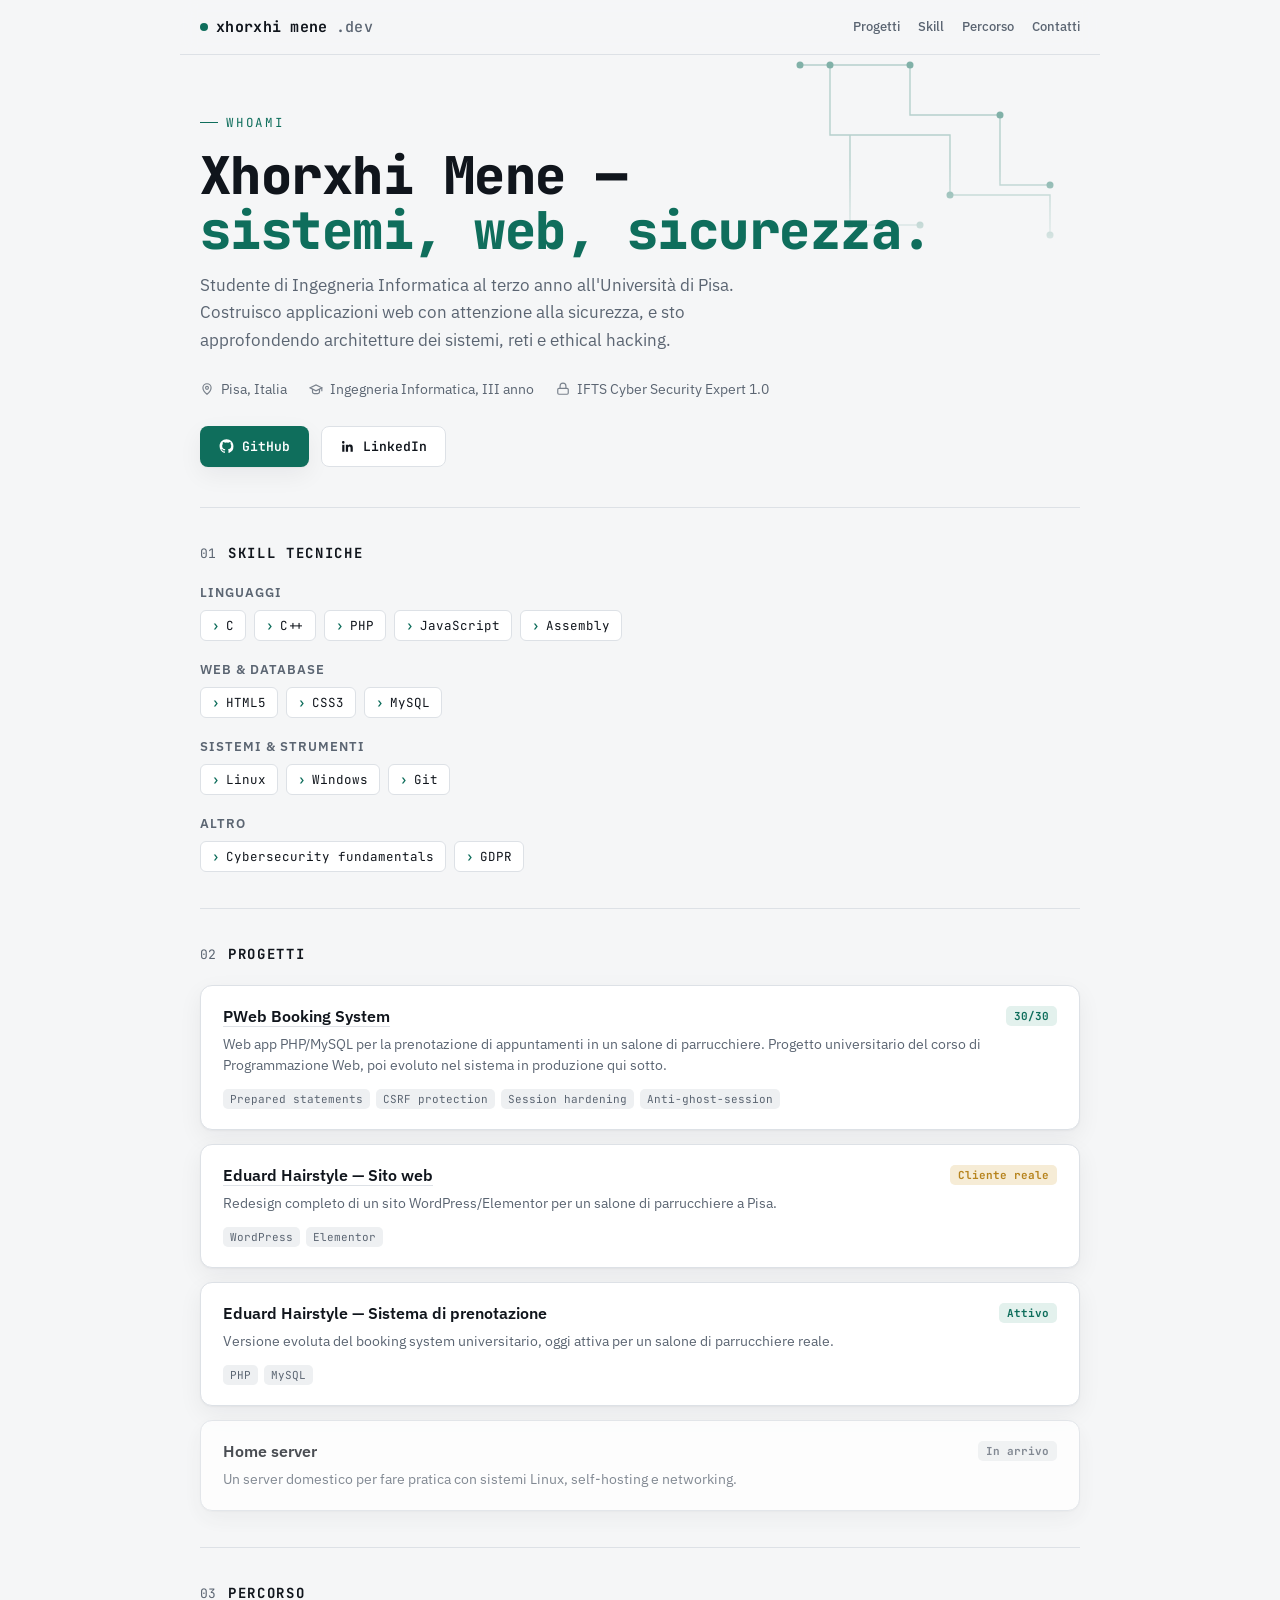
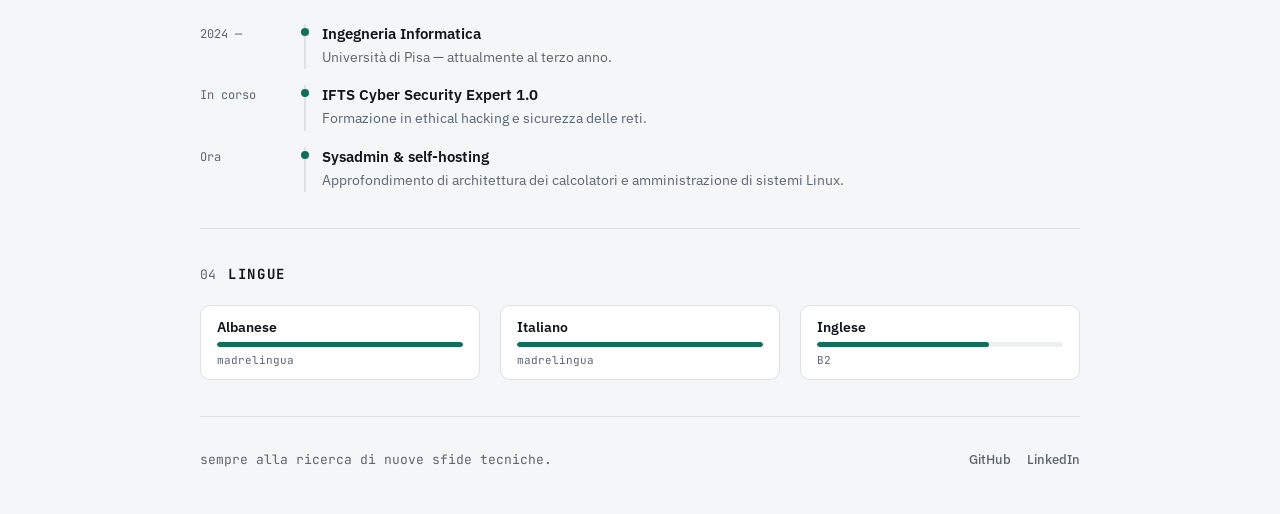
==== index.html @ e2cce4c8 "Update link for Eduard Hairstyle project" ====
<!doctype html>
<html lang="it">
<head>
<meta charset="utf-8">
<meta name="viewport" content="width=device-width, initial-scale=1">
<title>Xhorxhi Mene</title>
<meta name="description" content="Portfolio personale — Ingegneria Informatica, sviluppo web e cybersecurity.">
<link rel="preconnect" href="https://fonts.googleapis.com">
<link rel="preconnect" href="https://fonts.gstatic.com" crossorigin>
<link href="https://fonts.googleapis.com/css2?family=JetBrains+Mono:wght@400;500;700;800&family=IBM+Plex+Sans:wght@400;500;600&display=swap" rel="stylesheet">
<style>
  :root{
    --bg:#f5f6f7;
    --surface:#ffffff;
    --surface-2:#eef0f2;
    --ink:#10151c;
    --muted:#5b6572;
    --line:#dde1e6;
    --accent:#0f6e5c;
    --accent-soft:#e3f1ed;
    --accent-2:#b7841e;
    --accent-2-soft:#f6ecd6;
    --shadow: 0 1px 2px rgba(16,21,28,.04), 0 8px 24px rgba(16,21,28,.06);
    color-scheme: light;
  }
  @media (prefers-color-scheme: dark){
    :root:not([data-theme="light"]){
      --bg:#0b0f14;
      --surface:#121821;
      --surface-2:#182130;
      --ink:#e8ecf1;
      --muted:#8b97a5;
      --line:#26313f;
      --accent:#3ecfae;
      --accent-soft:#122522;
      --accent-2:#e0ac52;
      --accent-2-soft:#241d10;
      --shadow: 0 1px 2px rgba(0,0,0,.3), 0 12px 32px rgba(0,0,0,.35);
      color-scheme: dark;
    }
  }
  :root[data-theme="dark"]{
    --bg:#0b0f14;
    --surface:#121821;
    --surface-2:#182130;
    --ink:#e8ecf1;
    --muted:#8b97a5;
    --line:#26313f;
    --accent:#3ecfae;
    --accent-soft:#122522;
    --accent-2:#e0ac52;
    --accent-2-soft:#241d10;
    --shadow: 0 1px 2px rgba(0,0,0,.3), 0 12px 32px rgba(0,0,0,.35);
    color-scheme: dark;
  }

  *{box-sizing:border-box;}
  html,body{margin:0;}
  body{
    background:var(--bg);
    color:var(--ink);
    font-family:"IBM Plex Sans", ui-sans-serif, system-ui, sans-serif;
    padding-inline:20px;
    -webkit-font-smoothing:antialiased;
  }
  a{color:inherit;}
  .mono{font-family:"JetBrains Mono", ui-monospace, "SF Mono", monospace;}

  .wrap{max-width:880px; margin-inline:auto;}

  /* ---------- header / nav ---------- */
  header.top{
    position:sticky;
    top:0;
    z-index:20;
    background:color-mix(in srgb, var(--bg) 88%, transparent);
    backdrop-filter: blur(8px);
    border-bottom:1px solid var(--line);
    margin-inline:-20px;
    padding-inline:20px;
  }
  .top-inner{
    max-width:880px; margin-inline:auto;
    display:flex; align-items:center; justify-content:space-between;
    padding-block:14px;
    gap:12px;
  }
  .brand{
    font-family:"JetBrains Mono", monospace;
    font-weight:700;
    font-size:15px;
    letter-spacing:.02em;
    display:flex; align-items:center; gap:8px;
  }
  .brand .dot{width:8px;height:8px;border-radius:50%;background:var(--accent); flex:none;}
  nav.links{display:flex; gap:18px; font-size:13px;}
  nav.links a{
    text-decoration:none; color:var(--muted); font-weight:500;
    padding-block:4px; border-bottom:1px solid transparent;
    transition: color .15s ease, border-color .15s ease;
  }
  nav.links a:hover{color:var(--ink); border-color:var(--accent);}

  /* ---------- hero ---------- */
  .hero{
    padding-block: 56px 40px;
    position:relative;
  }
  .eyebrow{
    font-family:"JetBrains Mono", monospace;
    font-size:12.5px;
    color:var(--accent);
    letter-spacing:.14em;
    text-transform:uppercase;
    display:inline-flex; align-items:center; gap:8px;
    margin:0 0 18px;
  }
  .eyebrow::before{
    content:"";
    width:18px; height:1px; background:var(--accent);
  }
  h1{
    font-family:"JetBrains Mono", monospace;
    font-size:clamp(32px, 6vw, 52px);
    font-weight:800;
    line-height:1.05;
    letter-spacing:-0.01em;
    margin:0 0 14px;
    text-wrap:balance;
  }
  h1 .accent{color:var(--accent);}
  .lede{
    font-size:17px;
    line-height:1.6;
    color:var(--muted);
    max-width:56ch;
    margin:0 0 26px;
  }
  .hero-meta{
    display:flex; flex-wrap:wrap; gap:10px 22px;
    font-size:13.5px;
    color:var(--muted);
    margin-bottom:28px;
  }
  .hero-meta li{list-style:none; display:flex; align-items:center; gap:7px;}
  .hero-meta ul{display:flex; flex-wrap:wrap; gap:10px 22px; padding:0; margin:0;}
  .hero-meta svg{flex:none; opacity:.8;}

  .cta-row{display:flex; flex-wrap:wrap; gap:12px;}
  .btn{
    font-family:"JetBrains Mono", monospace;
    font-size:13px; font-weight:600;
    padding:11px 18px;
    border-radius:8px;
    text-decoration:none;
    display:inline-flex; align-items:center; gap:8px;
    border:1px solid transparent;
    transition: transform .12s ease, box-shadow .12s ease, background .12s ease;
  }
  .btn:hover{transform:translateY(-1px);}
  .btn.primary{background:var(--accent); color:#fff; box-shadow:var(--shadow);}
  .btn.primary:hover{box-shadow:0 6px 18px color-mix(in srgb, var(--accent) 45%, transparent);}
  .btn.ghost{background:var(--surface); color:var(--ink); border-color:var(--line);}
  .btn.ghost:hover{border-color:var(--accent); color:var(--accent);}

  /* schematic backdrop */
  .schematic{
    position:absolute; inset:0 -20px auto auto; top:-10px;
    width:min(320px, 40vw); height:220px;
    opacity:.5; pointer-events:none;
    mask-image:linear-gradient(to bottom, black 55%, transparent 100%);
  }

  /* ---------- sections ---------- */
  section{padding-block:36px; border-top:1px solid var(--line);}
  .sec-head{display:flex; align-items:baseline; gap:12px; margin-bottom:22px;}
  .sec-num{font-family:"JetBrains Mono", monospace; color:var(--muted); font-size:13px;}
  h2{
    font-family:"JetBrains Mono", monospace;
    font-size:14px; font-weight:700;
    text-transform:uppercase; letter-spacing:.12em;
    margin:0;
  }

  /* skills */
  .skill-groups{display:grid; gap:20px;}
  .skill-group h3{
    margin:0 0 10px; font-size:12.5px; color:var(--muted);
    font-weight:600; text-transform:uppercase; letter-spacing:.08em;
  }
  .chip-row{display:flex; flex-wrap:wrap; gap:8px;}
  .chip{
    font-family:"JetBrains Mono", monospace;
    font-size:12.5px;
    background:var(--surface);
    border:1px solid var(--line);
    color:var(--ink);
    padding:6px 11px;
    border-radius:6px;
    display:inline-flex; align-items:center; gap:6px;
  }
  .chip::before{content:"›"; color:var(--accent); font-weight:700;}

  /* projects */
  .projects{display:grid; gap:14px;}
  .card{
    background:var(--surface);
    border:1px solid var(--line);
    border-radius:12px;
    padding:20px 22px;
    box-shadow:var(--shadow);
    display:grid; gap:8px;
  }
  .card-top{display:flex; align-items:flex-start; justify-content:space-between; gap:10px; flex-wrap:wrap;}
  .card h3{
    font-size:16px; margin:0; font-weight:600;
  }
  .card h3 a{text-decoration:none; border-bottom:1px solid var(--line);}
  .card h3 a:hover{color:var(--accent); border-color:var(--accent);}
  .badge{
    font-family:"JetBrains Mono", monospace;
    font-size:11px; font-weight:700;
    padding:3px 8px; border-radius:5px;
    white-space:nowrap;
  }
  .badge.grade{background:var(--accent-soft); color:var(--accent);}
  .badge.live{background:var(--accent-2-soft); color:var(--accent-2);}
  .badge.wip{background:var(--surface-2); color:var(--muted);}
  .card p{margin:0; color:var(--muted); font-size:14px; line-height:1.55;}
  .card .stack{display:flex; flex-wrap:wrap; gap:6px; margin-top:4px;}
  .card .stack span{
    font-family:"JetBrains Mono", monospace; font-size:11px;
    color:var(--muted); background:var(--surface-2);
    padding:3px 7px; border-radius:5px;
  }

  /* timeline */
  .timeline{display:grid; gap:16px;}
  .t-row{display:grid; grid-template-columns:88px 1fr; gap:16px;}
  .t-row time{
    font-family:"JetBrains Mono", monospace; font-size:12px; color:var(--muted);
    padding-top:2px;
  }
  .t-row .t-body{
    border-left:2px solid var(--line);
    padding-left:16px; padding-bottom:2px; position:relative;
  }
  .t-row .t-body::before{
    content:""; position:absolute; left:-5px; top:4px;
    width:8px; height:8px; border-radius:50%; background:var(--accent);
  }
  .t-row h3{margin:0 0 4px; font-size:14.5px; font-weight:600;}
  .t-row p{margin:0; font-size:13.5px; color:var(--muted); line-height:1.5;}

  /* languages */
  .lang-row{display:flex; flex-wrap:wrap; gap:20px;}
  .lang{
    background:var(--surface); border:1px solid var(--line); border-radius:10px;
    padding:12px 16px; min-width:150px; flex:1;
  }
  .lang .name{font-weight:600; font-size:14px; margin-bottom:6px;}
  .lang .bar{height:5px; border-radius:3px; background:var(--surface-2); overflow:hidden;}
  .lang .bar span{display:block; height:100%; background:var(--accent); border-radius:3px;}
  .lang .level{font-family:"JetBrains Mono", monospace; font-size:11px; color:var(--muted); margin-top:6px;}

  footer{
    padding-block:34px 46px;
    border-top:1px solid var(--line);
    display:flex; flex-wrap:wrap; gap:14px; justify-content:space-between; align-items:center;
  }
  footer .foot-left{font-size:13px; color:var(--muted);}
  footer .foot-links{display:flex; gap:16px; font-size:13px;}
  footer .foot-links a{text-decoration:none; color:var(--muted); font-weight:500;}
  footer .foot-links a:hover{color:var(--accent);}

  @media (max-width:520px){
    .top-inner{flex-wrap:wrap;}
    nav.links{gap:12px; font-size:12.5px;}
    .t-row{grid-template-columns:1fr;}
    .t-row time{padding-top:0;}
    .schematic{display:none;}
  }

  @media (prefers-reduced-motion:no-preference){
    .reveal{
      animation: rise .6s ease both;
    }
    @keyframes rise{
      from{opacity:0; transform:translateY(10px);}
      to{opacity:1; transform:translateY(0);}
    }
  }
</style>
</head>
<body>
<div class="wrap">
  <header class="top">
    <div class="top-inner">
      <div class="brand"><span class="dot"></span>xhorxhi&nbsp;mene<span class="mono" style="color:var(--muted); font-weight:500;">.dev</span></div>
      <nav class="links">
        <a href="#projects">Progetti</a>
        <a href="#skills">Skill</a>
        <a href="#percorso">Percorso</a>
        <a href="#contatti">Contatti</a>
      </nav>
    </div>
  </header>

  <main class="wrap" style="padding:0;">
    <section class="hero" style="border-top:none; padding-top:52px;">
      <svg class="schematic" viewBox="0 0 300 220" fill="none" xmlns="http://www.w3.org/2000/svg" aria-hidden="true">
        <g stroke="var(--accent)" stroke-width="1.4" opacity="0.55">
          <path d="M10 20 H120 V70 H210"/>
          <path d="M40 20 V90 H160 V150"/>
          <path d="M210 70 V140 H260"/>
          <path d="M160 150 H260 V190"/>
          <path d="M60 90 V180 H130"/>
        </g>
        <g fill="var(--accent)">
          <circle cx="10" cy="20" r="3.5"/>
          <circle cx="120" cy="20" r="3.5"/>
          <circle cx="210" cy="70" r="3.5"/>
          <circle cx="40" cy="20" r="3.5"/>
          <circle cx="160" cy="150" r="3.5"/>
          <circle cx="260" cy="140" r="3.5"/>
          <circle cx="260" cy="190" r="3.5"/>
          <circle cx="60" cy="180" r="3.5"/>
          <circle cx="130" cy="180" r="3.5"/>
        </g>
      </svg>

      <p class="eyebrow reveal">whoami</p>
      <h1 class="reveal" style="animation-delay:.05s;">Xhorxhi Mene —<br><span class="accent">sistemi, web, sicurezza.</span></h1>
      <p class="lede reveal" style="animation-delay:.1s;">
        Studente di Ingegneria Informatica al terzo anno all'Università di Pisa. Costruisco applicazioni web
        con attenzione alla sicurezza, e sto approfondendo architetture dei sistemi, reti e ethical hacking.
      </p>

      <div class="hero-meta reveal" style="animation-delay:.15s;">
        <ul>
          <li><svg width="14" height="14" viewBox="0 0 24 24" fill="none" stroke="currentColor" stroke-width="2"><path d="M12 21s-7-5.5-7-11a7 7 0 0 1 14 0c0 5.5-7 11-7 11z"/><circle cx="12" cy="10" r="2.5"/></svg> Pisa, Italia</li>
          <li><svg width="14" height="14" viewBox="0 0 24 24" fill="none" stroke="currentColor" stroke-width="2"><path d="M22 10v6M2 10l10-5 10 5-10 5-10-5z"/><path d="M6 12v5c0 1.5 3 3 6 3s6-1.5 6-3v-5"/></svg> Ingegneria Informatica, III anno</li>
          <li><svg width="14" height="14" viewBox="0 0 24 24" fill="none" stroke="currentColor" stroke-width="2"><rect x="3" y="11" width="18" height="10" rx="2"/><path d="M7 11V7a5 5 0 0 1 10 0v4"/></svg> IFTS Cyber Security Expert 1.0</li>
        </ul>
      </div>

      <div class="cta-row reveal" style="animation-delay:.2s;">
        <a class="btn primary" href="https://github.com/xhorxhi-mene" target="_blank" rel="noopener noreferrer">
          <svg width="15" height="15" viewBox="0 0 24 24" fill="currentColor"><path d="M12 .5C5.73.5.9 5.33.9 11.6c0 5 3.24 9.24 7.74 10.74.57.1.78-.25.78-.55v-2c-3.15.68-3.81-1.5-3.81-1.5-.52-1.3-1.26-1.66-1.26-1.66-1.03-.7.08-.69.08-.69 1.14.08 1.74 1.17 1.74 1.17 1.01 1.74 2.65 1.24 3.3.95.1-.73.4-1.24.72-1.53-2.52-.29-5.16-1.26-5.16-5.6 0-1.24.44-2.25 1.17-3.04-.12-.3-.51-1.5.11-3.12 0 0 .96-.31 3.13 1.16a10.8 10.8 0 0 1 5.7 0c2.17-1.47 3.13-1.16 3.13-1.16.62 1.62.23 2.82.11 3.12.73.79 1.17 1.8 1.17 3.04 0 4.35-2.65 5.3-5.18 5.58.41.35.77 1.05.77 2.11v3.13c0 .3.21.66.79.55A11.1 11.1 0 0 0 23.1 11.6C23.1 5.33 18.27.5 12 .5z"/></svg>
          GitHub
        </a>
        <a class="btn ghost" href="https://www.linkedin.com/in/xhorxhi-mene/" target="_blank" rel="noopener noreferrer">
          <svg width="15" height="15" viewBox="0 0 24 24" fill="currentColor"><path d="M20.45 20.45h-3.56v-5.57c0-1.33-.03-3.04-1.85-3.04-1.86 0-2.14 1.45-2.14 2.94v5.67H9.34V9h3.42v1.56h.05c.48-.9 1.64-1.85 3.38-1.85 3.6 0 4.27 2.37 4.27 5.45v6.29zM5.34 7.43a2.07 2.07 0 1 1 0-4.13 2.07 2.07 0 0 1 0 4.13zM7.11 20.45H3.56V9h3.55v11.45z"/></svg>
          LinkedIn
        </a>
      </div>
    </section>

    <section id="skills">
      <div class="sec-head"><span class="sec-num">01</span><h2>Skill tecniche</h2></div>
      <div class="skill-groups">
        <div class="skill-group">
          <h3>Linguaggi</h3>
          <div class="chip-row">
            <span class="chip">C</span><span class="chip">C++</span><span class="chip">PHP</span>
            <span class="chip">JavaScript</span><span class="chip">Assembly</span>
          </div>
        </div>
        <div class="skill-group">
          <h3>Web &amp; database</h3>
          <div class="chip-row">
            <span class="chip">HTML5</span><span class="chip">CSS3</span><span class="chip">MySQL</span>
          </div>
        </div>
        <div class="skill-group">
          <h3>Sistemi &amp; strumenti</h3>
          <div class="chip-row">
            <span class="chip">Linux</span><span class="chip">Windows</span><span class="chip">Git</span>
          </div>
        </div>
        <div class="skill-group">
          <h3>Altro</h3>
          <div class="chip-row">
            <span class="chip">Cybersecurity fundamentals</span><span class="chip">GDPR</span>
          </div>
        </div>
      </div>
    </section>

    <section id="projects">
      <div class="sec-head"><span class="sec-num">02</span><h2>Progetti</h2></div>
      <div class="projects">

        <article class="card">
          <div class="card-top">
            <h3><a href="https://github.com/xhorxhi-mene/pweb-booking-system" target="_blank" rel="noopener noreferrer">PWeb Booking System</a></h3>
            <span class="badge grade">30/30</span>
          </div>
          <p>Web app PHP/MySQL per la prenotazione di appuntamenti in un salone di parrucchiere. Progetto universitario del corso di Programmazione Web, poi evoluto nel sistema in produzione qui sotto.</p>
          <div class="stack">
            <span>Prepared statements</span><span>CSRF protection</span>
            <span>Session hardening</span><span>Anti-ghost-session</span>
          </div>
        </article>

        <article class="card">
          <div class="card-top">
            <h3><a ref="https://eduardhairstyle.it/" target="_blank" rel="noopener noreferrer">Eduard Hairstyle — Sito web</a></h3>
            <span class="badge live">Cliente reale</span>
          </div>
          <p>Redesign completo di un sito WordPress/Elementor per un salone di parrucchiere a Pisa.</p>
          <div class="stack"><span>WordPress</span><span>Elementor</span></div>
        </article>

        <article class="card">
          <div class="card-top">
            <h3>Eduard Hairstyle — Sistema di prenotazione</h3>
            
            <span class="badge grade">Attivo</span>
            <!--- <span class="badge live">In produzione</span> -->
          </div>
          <p>Versione evoluta del booking system universitario, oggi attiva per un salone di parrucchiere reale.</p>
          <div class="stack"><span>PHP</span><span>MySQL</span></div>
        </article>

        <article class="card" style="opacity:.75;">
          <div class="card-top">
            <h3>Home server</h3>
            <span class="badge wip">In arrivo</span>
          </div>
          <p>Un server domestico per fare pratica con sistemi Linux, self-hosting e networking.</p>
        </article>

      </div>
    </section>

    <section id="percorso">
      <div class="sec-head"><span class="sec-num">03</span><h2>Percorso</h2></div>
      <div class="timeline">
        <div class="t-row">
          <time>2024 —</time>
          <div class="t-body">
            <h3>Ingegneria Informatica</h3>
            <p>Università di Pisa — attualmente al terzo anno.</p>
          </div>
        </div>
        <div class="t-row">
          <time>In corso</time>
          <div class="t-body">
            <h3>IFTS Cyber Security Expert 1.0</h3>
            <p>Formazione in ethical hacking e sicurezza delle reti.</p>
          </div>
        </div>
        <div class="t-row">
          <time>Ora</time>
          <div class="t-body">
            <h3>Sysadmin &amp; self-hosting</h3>
            <p>Approfondimento di architettura dei calcolatori e amministrazione di sistemi Linux.</p>
          </div>
        </div>
      </div>
    </section>

    <section>
      <div class="sec-head"><span class="sec-num">04</span><h2>Lingue</h2></div>
      <div class="lang-row">
        <div class="lang">
          <div class="name">Albanese</div>
          <div class="bar"><span style="width:100%;"></span></div>
          <div class="level">madrelingua</div>
        </div>
        <div class="lang">
          <div class="name">Italiano</div>
          <div class="bar"><span style="width:100%;"></span></div>
          <div class="level">madrelingua</div>
        </div>
        <div class="lang">
          <div class="name">Inglese</div>
          <div class="bar"><span style="width:70%;"></span></div>
          <div class="level">B2</div>
        </div>
      </div>
    </section>

    <footer id="contatti">
      <div class="foot-left mono">sempre alla ricerca di nuove sfide tecniche.</div>
      <div class="foot-links">
        <a href="https://github.com/xhorxhi-mene" target="_blank" rel="noopener noreferrer">GitHub</a>
        <a href="https://www.linkedin.com/in/xhorxhi-mene/" target="_blank" rel="noopener noreferrer">LinkedIn</a>
      </div>
    </footer>
  </main>
</div>
</body>
</html>
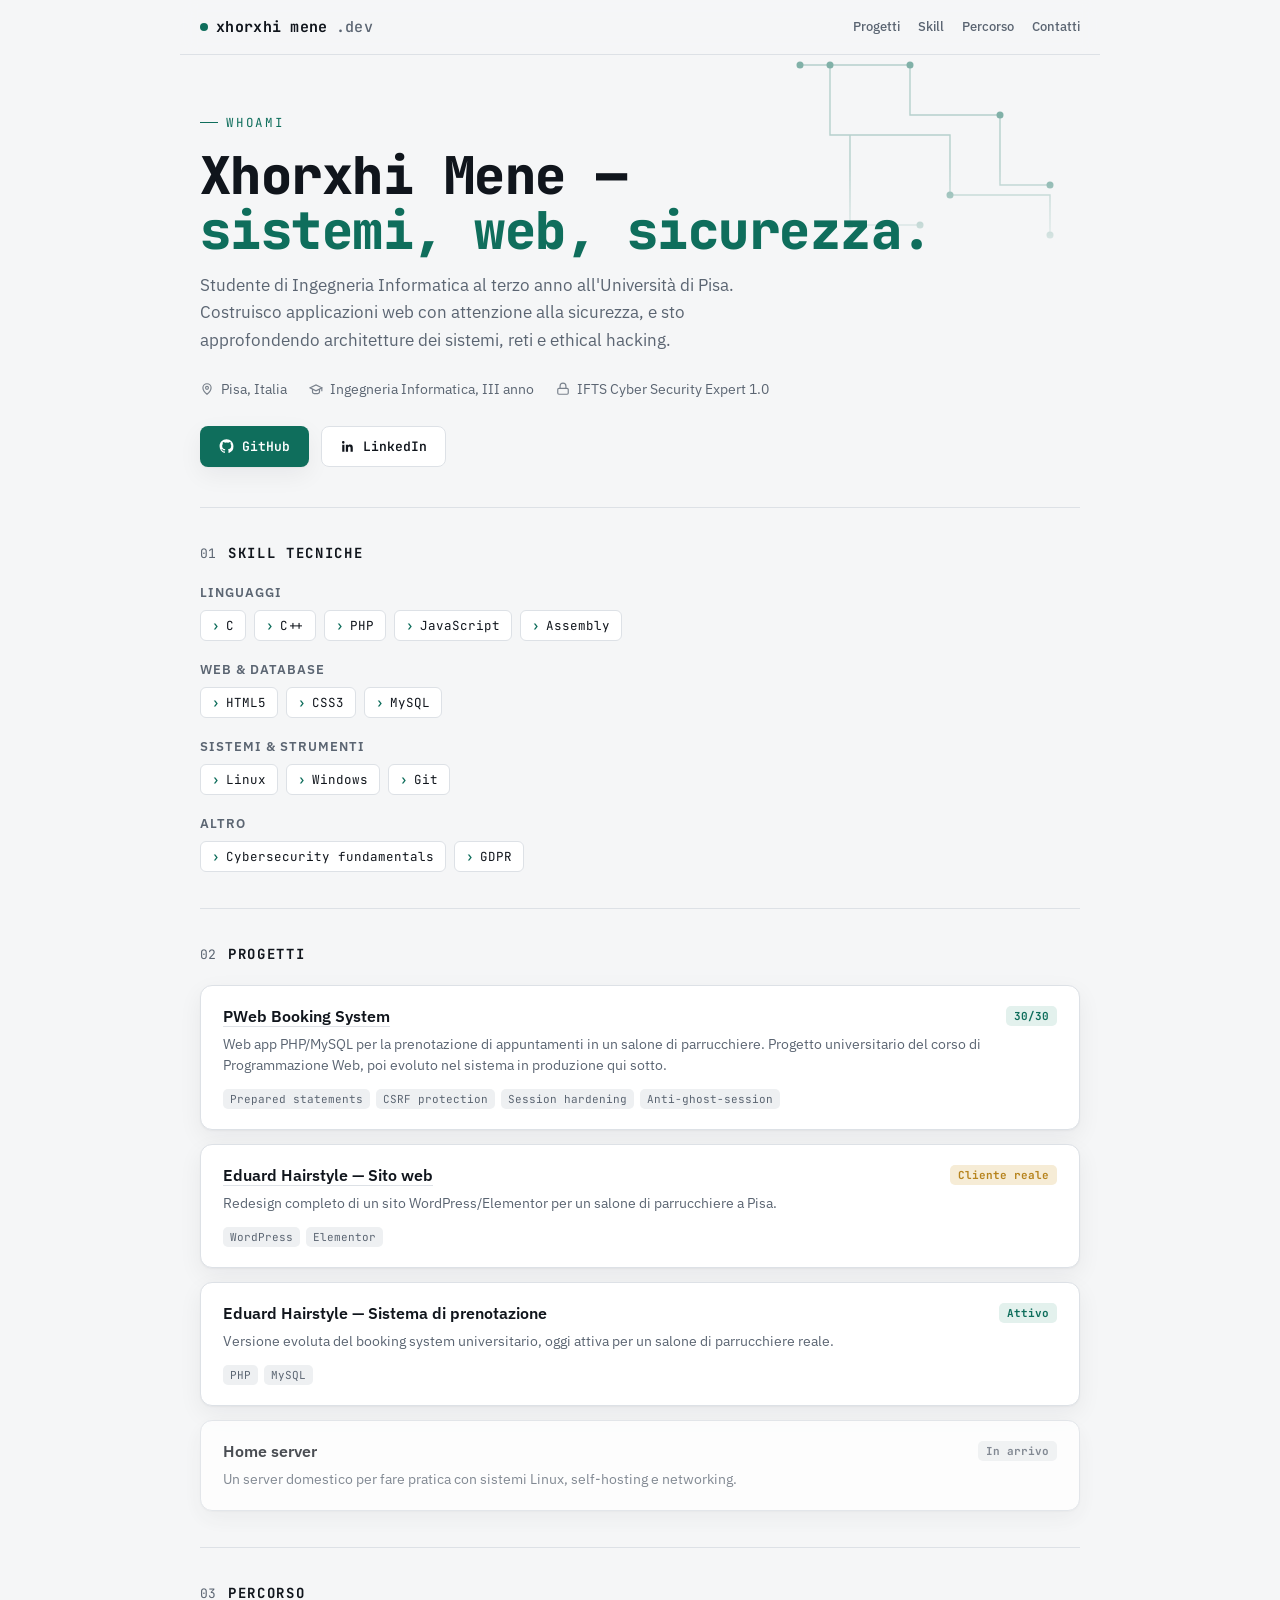
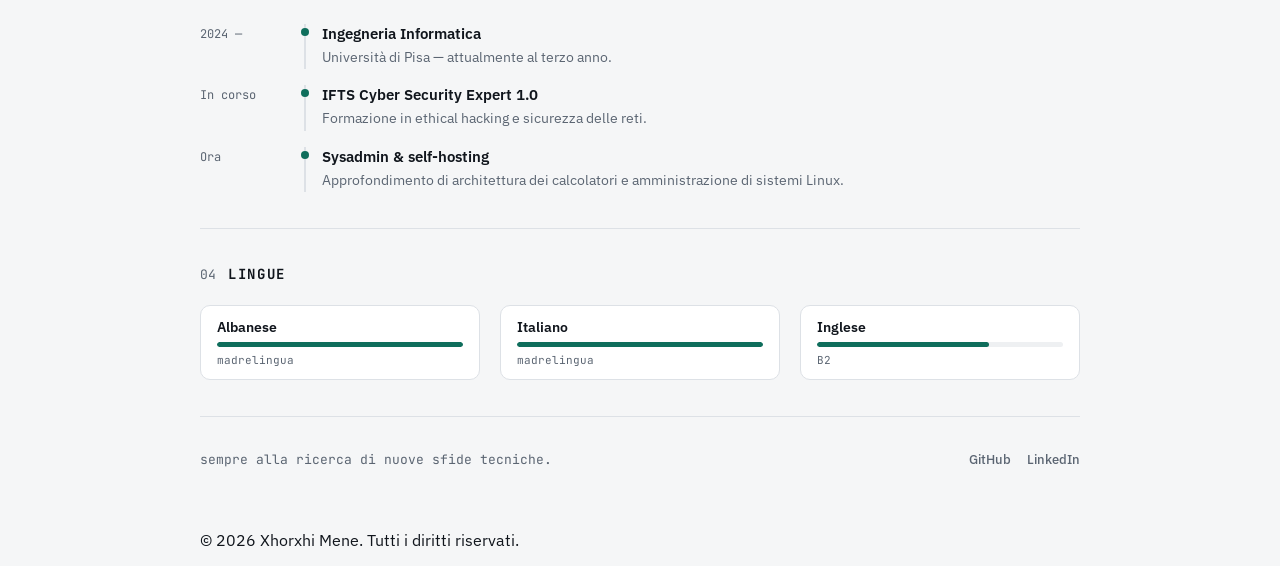
==== commit 66b2ec66: "Ulteriori modifiche/aggiunte" ====
--- a/index.html
+++ b/index.html
@@ -5,292 +5,11 @@
 <meta name="viewport" content="width=device-width, initial-scale=1">
 <title>Xhorxhi Mene</title>
 <meta name="description" content="Portfolio personale — Ingegneria Informatica, sviluppo web e cybersecurity.">
+<link rel="stylesheet" href="style.css">
 <link rel="preconnect" href="https://fonts.googleapis.com">
 <link rel="preconnect" href="https://fonts.gstatic.com" crossorigin>
 <link href="https://fonts.googleapis.com/css2?family=JetBrains+Mono:wght@400;500;700;800&family=IBM+Plex+Sans:wght@400;500;600&display=swap" rel="stylesheet">
-<style>
-  :root{
-    --bg:#f5f6f7;
-    --surface:#ffffff;
-    --surface-2:#eef0f2;
-    --ink:#10151c;
-    --muted:#5b6572;
-    --line:#dde1e6;
-    --accent:#0f6e5c;
-    --accent-soft:#e3f1ed;
-    --accent-2:#b7841e;
-    --accent-2-soft:#f6ecd6;
-    --shadow: 0 1px 2px rgba(16,21,28,.04), 0 8px 24px rgba(16,21,28,.06);
-    color-scheme: light;
-  }
-  @media (prefers-color-scheme: dark){
-    :root:not([data-theme="light"]){
-      --bg:#0b0f14;
-      --surface:#121821;
-      --surface-2:#182130;
-      --ink:#e8ecf1;
-      --muted:#8b97a5;
-      --line:#26313f;
-      --accent:#3ecfae;
-      --accent-soft:#122522;
-      --accent-2:#e0ac52;
-      --accent-2-soft:#241d10;
-      --shadow: 0 1px 2px rgba(0,0,0,.3), 0 12px 32px rgba(0,0,0,.35);
-      color-scheme: dark;
-    }
-  }
-  :root[data-theme="dark"]{
-    --bg:#0b0f14;
-    --surface:#121821;
-    --surface-2:#182130;
-    --ink:#e8ecf1;
-    --muted:#8b97a5;
-    --line:#26313f;
-    --accent:#3ecfae;
-    --accent-soft:#122522;
-    --accent-2:#e0ac52;
-    --accent-2-soft:#241d10;
-    --shadow: 0 1px 2px rgba(0,0,0,.3), 0 12px 32px rgba(0,0,0,.35);
-    color-scheme: dark;
-  }
-
-  *{box-sizing:border-box;}
-  html,body{margin:0;}
-  body{
-    background:var(--bg);
-    color:var(--ink);
-    font-family:"IBM Plex Sans", ui-sans-serif, system-ui, sans-serif;
-    padding-inline:20px;
-    -webkit-font-smoothing:antialiased;
-  }
-  a{color:inherit;}
-  .mono{font-family:"JetBrains Mono", ui-monospace, "SF Mono", monospace;}
-
-  .wrap{max-width:880px; margin-inline:auto;}
-
-  /* ---------- header / nav ---------- */
-  header.top{
-    position:sticky;
-    top:0;
-    z-index:20;
-    background:color-mix(in srgb, var(--bg) 88%, transparent);
-    backdrop-filter: blur(8px);
-    border-bottom:1px solid var(--line);
-    margin-inline:-20px;
-    padding-inline:20px;
-  }
-  .top-inner{
-    max-width:880px; margin-inline:auto;
-    display:flex; align-items:center; justify-content:space-between;
-    padding-block:14px;
-    gap:12px;
-  }
-  .brand{
-    font-family:"JetBrains Mono", monospace;
-    font-weight:700;
-    font-size:15px;
-    letter-spacing:.02em;
-    display:flex; align-items:center; gap:8px;
-  }
-  .brand .dot{width:8px;height:8px;border-radius:50%;background:var(--accent); flex:none;}
-  nav.links{display:flex; gap:18px; font-size:13px;}
-  nav.links a{
-    text-decoration:none; color:var(--muted); font-weight:500;
-    padding-block:4px; border-bottom:1px solid transparent;
-    transition: color .15s ease, border-color .15s ease;
-  }
-  nav.links a:hover{color:var(--ink); border-color:var(--accent);}
-
-  /* ---------- hero ---------- */
-  .hero{
-    padding-block: 56px 40px;
-    position:relative;
-  }
-  .eyebrow{
-    font-family:"JetBrains Mono", monospace;
-    font-size:12.5px;
-    color:var(--accent);
-    letter-spacing:.14em;
-    text-transform:uppercase;
-    display:inline-flex; align-items:center; gap:8px;
-    margin:0 0 18px;
-  }
-  .eyebrow::before{
-    content:"";
-    width:18px; height:1px; background:var(--accent);
-  }
-  h1{
-    font-family:"JetBrains Mono", monospace;
-    font-size:clamp(32px, 6vw, 52px);
-    font-weight:800;
-    line-height:1.05;
-    letter-spacing:-0.01em;
-    margin:0 0 14px;
-    text-wrap:balance;
-  }
-  h1 .accent{color:var(--accent);}
-  .lede{
-    font-size:17px;
-    line-height:1.6;
-    color:var(--muted);
-    max-width:56ch;
-    margin:0 0 26px;
-  }
-  .hero-meta{
-    display:flex; flex-wrap:wrap; gap:10px 22px;
-    font-size:13.5px;
-    color:var(--muted);
-    margin-bottom:28px;
-  }
-  .hero-meta li{list-style:none; display:flex; align-items:center; gap:7px;}
-  .hero-meta ul{display:flex; flex-wrap:wrap; gap:10px 22px; padding:0; margin:0;}
-  .hero-meta svg{flex:none; opacity:.8;}
-
-  .cta-row{display:flex; flex-wrap:wrap; gap:12px;}
-  .btn{
-    font-family:"JetBrains Mono", monospace;
-    font-size:13px; font-weight:600;
-    padding:11px 18px;
-    border-radius:8px;
-    text-decoration:none;
-    display:inline-flex; align-items:center; gap:8px;
-    border:1px solid transparent;
-    transition: transform .12s ease, box-shadow .12s ease, background .12s ease;
-  }
-  .btn:hover{transform:translateY(-1px);}
-  .btn.primary{background:var(--accent); color:#fff; box-shadow:var(--shadow);}
-  .btn.primary:hover{box-shadow:0 6px 18px color-mix(in srgb, var(--accent) 45%, transparent);}
-  .btn.ghost{background:var(--surface); color:var(--ink); border-color:var(--line);}
-  .btn.ghost:hover{border-color:var(--accent); color:var(--accent);}
-
-  /* schematic backdrop */
-  .schematic{
-    position:absolute; inset:0 -20px auto auto; top:-10px;
-    width:min(320px, 40vw); height:220px;
-    opacity:.5; pointer-events:none;
-    mask-image:linear-gradient(to bottom, black 55%, transparent 100%);
-  }
-
-  /* ---------- sections ---------- */
-  section{padding-block:36px; border-top:1px solid var(--line);}
-  .sec-head{display:flex; align-items:baseline; gap:12px; margin-bottom:22px;}
-  .sec-num{font-family:"JetBrains Mono", monospace; color:var(--muted); font-size:13px;}
-  h2{
-    font-family:"JetBrains Mono", monospace;
-    font-size:14px; font-weight:700;
-    text-transform:uppercase; letter-spacing:.12em;
-    margin:0;
-  }
-
-  /* skills */
-  .skill-groups{display:grid; gap:20px;}
-  .skill-group h3{
-    margin:0 0 10px; font-size:12.5px; color:var(--muted);
-    font-weight:600; text-transform:uppercase; letter-spacing:.08em;
-  }
-  .chip-row{display:flex; flex-wrap:wrap; gap:8px;}
-  .chip{
-    font-family:"JetBrains Mono", monospace;
-    font-size:12.5px;
-    background:var(--surface);
-    border:1px solid var(--line);
-    color:var(--ink);
-    padding:6px 11px;
-    border-radius:6px;
-    display:inline-flex; align-items:center; gap:6px;
-  }
-  .chip::before{content:"›"; color:var(--accent); font-weight:700;}
-
-  /* projects */
-  .projects{display:grid; gap:14px;}
-  .card{
-    background:var(--surface);
-    border:1px solid var(--line);
-    border-radius:12px;
-    padding:20px 22px;
-    box-shadow:var(--shadow);
-    display:grid; gap:8px;
-  }
-  .card-top{display:flex; align-items:flex-start; justify-content:space-between; gap:10px; flex-wrap:wrap;}
-  .card h3{
-    font-size:16px; margin:0; font-weight:600;
-  }
-  .card h3 a{text-decoration:none; border-bottom:1px solid var(--line);}
-  .card h3 a:hover{color:var(--accent); border-color:var(--accent);}
-  .badge{
-    font-family:"JetBrains Mono", monospace;
-    font-size:11px; font-weight:700;
-    padding:3px 8px; border-radius:5px;
-    white-space:nowrap;
-  }
-  .badge.grade{background:var(--accent-soft); color:var(--accent);}
-  .badge.live{background:var(--accent-2-soft); color:var(--accent-2);}
-  .badge.wip{background:var(--surface-2); color:var(--muted);}
-  .card p{margin:0; color:var(--muted); font-size:14px; line-height:1.55;}
-  .card .stack{display:flex; flex-wrap:wrap; gap:6px; margin-top:4px;}
-  .card .stack span{
-    font-family:"JetBrains Mono", monospace; font-size:11px;
-    color:var(--muted); background:var(--surface-2);
-    padding:3px 7px; border-radius:5px;
-  }
-
-  /* timeline */
-  .timeline{display:grid; gap:16px;}
-  .t-row{display:grid; grid-template-columns:88px 1fr; gap:16px;}
-  .t-row time{
-    font-family:"JetBrains Mono", monospace; font-size:12px; color:var(--muted);
-    padding-top:2px;
-  }
-  .t-row .t-body{
-    border-left:2px solid var(--line);
-    padding-left:16px; padding-bottom:2px; position:relative;
-  }
-  .t-row .t-body::before{
-    content:""; position:absolute; left:-5px; top:4px;
-    width:8px; height:8px; border-radius:50%; background:var(--accent);
-  }
-  .t-row h3{margin:0 0 4px; font-size:14.5px; font-weight:600;}
-  .t-row p{margin:0; font-size:13.5px; color:var(--muted); line-height:1.5;}
-
-  /* languages */
-  .lang-row{display:flex; flex-wrap:wrap; gap:20px;}
-  .lang{
-    background:var(--surface); border:1px solid var(--line); border-radius:10px;
-    padding:12px 16px; min-width:150px; flex:1;
-  }
-  .lang .name{font-weight:600; font-size:14px; margin-bottom:6px;}
-  .lang .bar{height:5px; border-radius:3px; background:var(--surface-2); overflow:hidden;}
-  .lang .bar span{display:block; height:100%; background:var(--accent); border-radius:3px;}
-  .lang .level{font-family:"JetBrains Mono", monospace; font-size:11px; color:var(--muted); margin-top:6px;}
-
-  footer{
-    padding-block:34px 46px;
-    border-top:1px solid var(--line);
-    display:flex; flex-wrap:wrap; gap:14px; justify-content:space-between; align-items:center;
-  }
-  footer .foot-left{font-size:13px; color:var(--muted);}
-  footer .foot-links{display:flex; gap:16px; font-size:13px;}
-  footer .foot-links a{text-decoration:none; color:var(--muted); font-weight:500;}
-  footer .foot-links a:hover{color:var(--accent);}
-
-  @media (max-width:520px){
-    .top-inner{flex-wrap:wrap;}
-    nav.links{gap:12px; font-size:12.5px;}
-    .t-row{grid-template-columns:1fr;}
-    .t-row time{padding-top:0;}
-    .schematic{display:none;}
-  }
-
-  @media (prefers-reduced-motion:no-preference){
-    .reveal{
-      animation: rise .6s ease both;
-    }
-    @keyframes rise{
-      from{opacity:0; transform:translateY(10px);}
-      to{opacity:1; transform:translateY(0);}
-    }
-  }
-</style>
+
 </head>
 <body>
 <div class="wrap">
@@ -393,7 +112,7 @@
 
         <article class="card">
           <div class="card-top">
-            <h3><a href="https://github.com/xhorxhi-mene/pweb-booking-system" target="_blank" rel="noopener noreferrer">PWeb Booking System</a></h3>
+            <h3><a href="pweb-booking-system.html" target="_blank" rel="noopener noreferrer">PWeb Booking System</a></h3>
             <span class="badge grade">30/30</span>
           </div>
           <p>Web app PHP/MySQL per la prenotazione di appuntamenti in un salone di parrucchiere. Progetto universitario del corso di Programmazione Web, poi evoluto nel sistema in produzione qui sotto.</p>
@@ -405,7 +124,7 @@
 
         <article class="card">
           <div class="card-top">
-            <h3><a ref="https://eduardhairstyle.it/" target="_blank" rel="noopener noreferrer">Eduard Hairstyle — Sito web</a></h3>
+            <h3><a href="https://eduardhairstyle.it/" target="_blank" rel="noopener noreferrer">Eduard Hairstyle — Sito web</a></h3>
             <span class="badge live">Cliente reale</span>
           </div>
           <p>Redesign completo di un sito WordPress/Elementor per un salone di parrucchiere a Pisa.</p>
@@ -489,6 +208,7 @@
         <a href="https://www.linkedin.com/in/xhorxhi-mene/" target="_blank" rel="noopener noreferrer">LinkedIn</a>
       </div>
     </footer>
+    <p class="copyright">© 2026 Xhorxhi Mene. Tutti i diritti riservati.</p>
   </main>
 </div>
 </body>
--- a/style.css
+++ b/style.css
@@ -0,0 +1,284 @@
+
+  :root{
+    --bg:#f5f6f7;
+    --surface:#ffffff;
+    --surface-2:#eef0f2;
+    --ink:#10151c;
+    --muted:#5b6572;
+    --line:#dde1e6;
+    --accent:#0f6e5c;
+    --accent-soft:#e3f1ed;
+    --accent-2:#b7841e;
+    --accent-2-soft:#f6ecd6;
+    --shadow: 0 1px 2px rgba(16,21,28,.04), 0 8px 24px rgba(16,21,28,.06);
+    color-scheme: light;
+  }
+  @media (prefers-color-scheme: dark){
+    :root:not([data-theme="light"]){
+      --bg:#0b0f14;
+      --surface:#121821;
+      --surface-2:#182130;
+      --ink:#e8ecf1;
+      --muted:#8b97a5;
+      --line:#26313f;
+      --accent:#3ecfae;
+      --accent-soft:#122522;
+      --accent-2:#e0ac52;
+      --accent-2-soft:#241d10;
+      --shadow: 0 1px 2px rgba(0,0,0,.3), 0 12px 32px rgba(0,0,0,.35);
+      color-scheme: dark;
+    }
+  }
+  :root[data-theme="dark"]{
+    --bg:#0b0f14;
+    --surface:#121821;
+    --surface-2:#182130;
+    --ink:#e8ecf1;
+    --muted:#8b97a5;
+    --line:#26313f;
+    --accent:#3ecfae;
+    --accent-soft:#122522;
+    --accent-2:#e0ac52;
+    --accent-2-soft:#241d10;
+    --shadow: 0 1px 2px rgba(0,0,0,.3), 0 12px 32px rgba(0,0,0,.35);
+    color-scheme: dark;
+  }
+
+  *{box-sizing:border-box;}
+  html,body{margin:0;}
+  body{
+    background:var(--bg);
+    color:var(--ink);
+    font-family:"IBM Plex Sans", ui-sans-serif, system-ui, sans-serif;
+    padding-inline:20px;
+    -webkit-font-smoothing:antialiased;
+  }
+  a{color:inherit;}
+  .mono{font-family:"JetBrains Mono", ui-monospace, "SF Mono", monospace;}
+
+  .wrap{max-width:880px; margin-inline:auto;}
+
+  /* ---------- header / nav ---------- */
+  header.top{
+    position:sticky;
+    top:0;
+    z-index:20;
+    background:color-mix(in srgb, var(--bg) 88%, transparent);
+    backdrop-filter: blur(8px);
+    border-bottom:1px solid var(--line);
+    margin-inline:-20px;
+    padding-inline:20px;
+  }
+  .top-inner{
+    max-width:880px; margin-inline:auto;
+    display:flex; align-items:center; justify-content:space-between;
+    padding-block:14px;
+    gap:12px;
+  }
+  .brand{
+    font-family:"JetBrains Mono", monospace;
+    font-weight:700;
+    font-size:15px;
+    letter-spacing:.02em;
+    display:flex; align-items:center; gap:8px;
+  }
+  .brand .dot{width:8px;height:8px;border-radius:50%;background:var(--accent); flex:none;}
+  nav.links{display:flex; gap:18px; font-size:13px;}
+  nav.links a{
+    text-decoration:none; color:var(--muted); font-weight:500;
+    padding-block:4px; border-bottom:1px solid transparent;
+    transition: color .15s ease, border-color .15s ease;
+  }
+  nav.links a:hover{color:var(--ink); border-color:var(--accent);}
+
+  /* ---------- hero ---------- */
+  .hero{
+    padding-block: 56px 40px;
+    position:relative;
+  }
+  .eyebrow{
+    font-family:"JetBrains Mono", monospace;
+    font-size:12.5px;
+    color:var(--accent);
+    letter-spacing:.14em;
+    text-transform:uppercase;
+    display:inline-flex; align-items:center; gap:8px;
+    margin:0 0 18px;
+  }
+  .eyebrow::before{
+    content:"";
+    width:18px; height:1px; background:var(--accent);
+  }
+  h1{
+    font-family:"JetBrains Mono", monospace;
+    font-size:clamp(32px, 6vw, 52px);
+    font-weight:800;
+    line-height:1.05;
+    letter-spacing:-0.01em;
+    margin:0 0 14px;
+    text-wrap:balance;
+  }
+  h1 .accent{color:var(--accent);}
+  .lede{
+    font-size:17px;
+    line-height:1.6;
+    color:var(--muted);
+    max-width:56ch;
+    margin:0 0 26px;
+  }
+  .hero-meta{
+    display:flex; flex-wrap:wrap; gap:10px 22px;
+    font-size:13.5px;
+    color:var(--muted);
+    margin-bottom:28px;
+  }
+  .hero-meta li{list-style:none; display:flex; align-items:center; gap:7px;}
+  .hero-meta ul{display:flex; flex-wrap:wrap; gap:10px 22px; padding:0; margin:0;}
+  .hero-meta svg{flex:none; opacity:.8;}
+
+  .cta-row{display:flex; flex-wrap:wrap; gap:12px;}
+  .btn{
+    font-family:"JetBrains Mono", monospace;
+    font-size:13px; font-weight:600;
+    padding:11px 18px;
+    border-radius:8px;
+    text-decoration:none;
+    display:inline-flex; align-items:center; gap:8px;
+    border:1px solid transparent;
+    transition: transform .12s ease, box-shadow .12s ease, background .12s ease;
+  }
+  .btn:hover{transform:translateY(-1px);}
+  .btn.primary{background:var(--accent); color:#fff; box-shadow:var(--shadow);}
+  .btn.primary:hover{box-shadow:0 6px 18px color-mix(in srgb, var(--accent) 45%, transparent);}
+  .btn.ghost{background:var(--surface); color:var(--ink); border-color:var(--line);}
+  .btn.ghost:hover{border-color:var(--accent); color:var(--accent);}
+
+  /* schematic backdrop */
+  .schematic{
+    position:absolute; inset:0 -20px auto auto; top:-10px;
+    width:min(320px, 40vw); height:220px;
+    opacity:.5; pointer-events:none;
+    mask-image:linear-gradient(to bottom, black 55%, transparent 100%);
+  }
+
+  /* ---------- sections ---------- */
+  section{padding-block:36px; border-top:1px solid var(--line);}
+  .sec-head{display:flex; align-items:baseline; gap:12px; margin-bottom:22px;}
+  .sec-num{font-family:"JetBrains Mono", monospace; color:var(--muted); font-size:13px;}
+  h2{
+    font-family:"JetBrains Mono", monospace;
+    font-size:14px; font-weight:700;
+    text-transform:uppercase; letter-spacing:.12em;
+    margin:0;
+  }
+
+  /* skills */
+  .skill-groups{display:grid; gap:20px;}
+  .skill-group h3{
+    margin:0 0 10px; font-size:12.5px; color:var(--muted);
+    font-weight:600; text-transform:uppercase; letter-spacing:.08em;
+  }
+  .chip-row{display:flex; flex-wrap:wrap; gap:8px;}
+  .chip{
+    font-family:"JetBrains Mono", monospace;
+    font-size:12.5px;
+    background:var(--surface);
+    border:1px solid var(--line);
+    color:var(--ink);
+    padding:6px 11px;
+    border-radius:6px;
+    display:inline-flex; align-items:center; gap:6px;
+  }
+  .chip::before{content:"›"; color:var(--accent); font-weight:700;}
+
+  /* projects */
+  .projects{display:grid; gap:14px;}
+  .card{
+    background:var(--surface);
+    border:1px solid var(--line);
+    border-radius:12px;
+    padding:20px 22px;
+    box-shadow:var(--shadow);
+    display:grid; gap:8px;
+  }
+  .card-top{display:flex; align-items:flex-start; justify-content:space-between; gap:10px; flex-wrap:wrap;}
+  .card h3{
+    font-size:16px; margin:0; font-weight:600;
+  }
+  .card h3 a{text-decoration:none; border-bottom:1px solid var(--line);}
+  .card h3 a:hover{color:var(--accent); border-color:var(--accent);}
+  .badge{
+    font-family:"JetBrains Mono", monospace;
+    font-size:11px; font-weight:700;
+    padding:3px 8px; border-radius:5px;
+    white-space:nowrap;
+  }
+  .badge.grade{background:var(--accent-soft); color:var(--accent);}
+  .badge.live{background:var(--accent-2-soft); color:var(--accent-2);}
+  .badge.wip{background:var(--surface-2); color:var(--muted);}
+  .card p{margin:0; color:var(--muted); font-size:14px; line-height:1.55;}
+  .card .stack{display:flex; flex-wrap:wrap; gap:6px; margin-top:4px;}
+  .card .stack span{
+    font-family:"JetBrains Mono", monospace; font-size:11px;
+    color:var(--muted); background:var(--surface-2);
+    padding:3px 7px; border-radius:5px;
+  }
+
+  /* timeline */
+  .timeline{display:grid; gap:16px;}
+  .t-row{display:grid; grid-template-columns:88px 1fr; gap:16px;}
+  .t-row time{
+    font-family:"JetBrains Mono", monospace; font-size:12px; color:var(--muted);
+    padding-top:2px;
+  }
+  .t-row .t-body{
+    border-left:2px solid var(--line);
+    padding-left:16px; padding-bottom:2px; position:relative;
+  }
+  .t-row .t-body::before{
+    content:""; position:absolute; left:-5px; top:4px;
+    width:8px; height:8px; border-radius:50%; background:var(--accent);
+  }
+  .t-row h3{margin:0 0 4px; font-size:14.5px; font-weight:600;}
+  .t-row p{margin:0; font-size:13.5px; color:var(--muted); line-height:1.5;}
+
+  /* languages */
+  .lang-row{display:flex; flex-wrap:wrap; gap:20px;}
+  .lang{
+    background:var(--surface); border:1px solid var(--line); border-radius:10px;
+    padding:12px 16px; min-width:150px; flex:1;
+  }
+  .lang .name{font-weight:600; font-size:14px; margin-bottom:6px;}
+  .lang .bar{height:5px; border-radius:3px; background:var(--surface-2); overflow:hidden;}
+  .lang .bar span{display:block; height:100%; background:var(--accent); border-radius:3px;}
+  .lang .level{font-family:"JetBrains Mono", monospace; font-size:11px; color:var(--muted); margin-top:6px;}
+
+  footer{
+    padding-block:34px 46px;
+    border-top:1px solid var(--line);
+    display:flex; flex-wrap:wrap; gap:14px; justify-content:space-between; align-items:center;
+  }
+  footer .foot-left{font-size:13px; color:var(--muted);}
+  footer .foot-links{display:flex; gap:16px; font-size:13px;}
+  footer .foot-links a{text-decoration:none; color:var(--muted); font-weight:500;}
+  footer .foot-links a:hover{color:var(--accent);}
+
+  @media (max-width:520px){
+    .top-inner{flex-wrap:wrap;}
+    nav.links{gap:12px; font-size:12.5px;}
+    .t-row{grid-template-columns:1fr;}
+    .t-row time{padding-top:0;}
+    .schematic{display:none;}
+  }
+
+  @media (prefers-reduced-motion:no-preference){
+    .reveal{
+      animation: rise .6s ease both;
+    }
+    @keyframes rise{
+      from{opacity:0; transform:translateY(10px);}
+      to{opacity:1; transform:translateY(0);}
+    }
+  }
+
+  
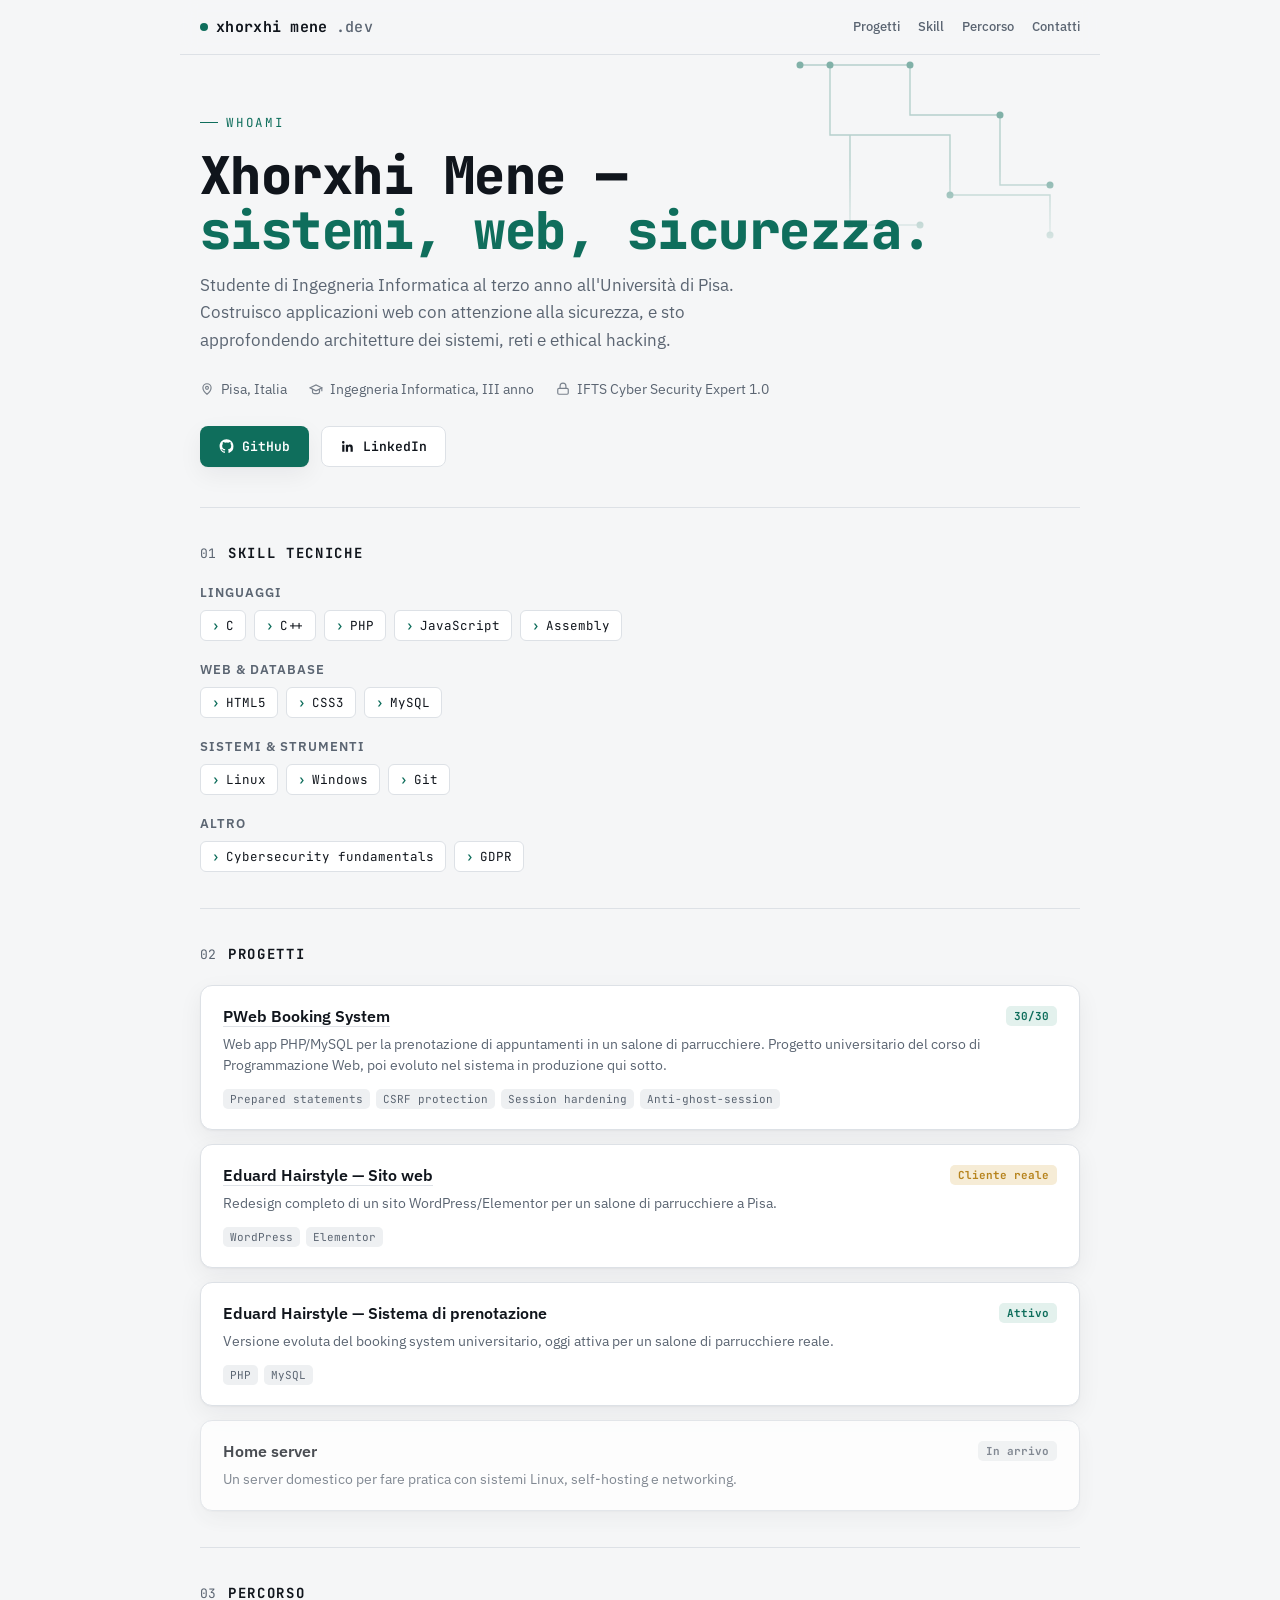
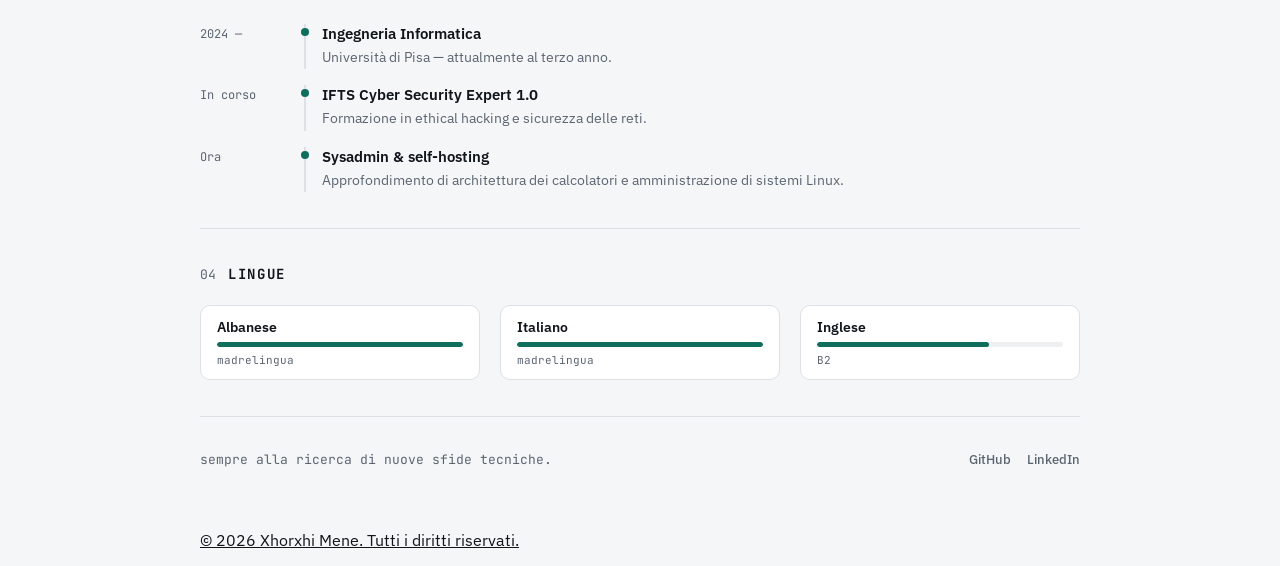
==== commit e933a59e: "modifiche" ====
--- a/index.html
+++ b/index.html
@@ -1,16 +1,17 @@
 <!doctype html>
 <html lang="it">
-<head>
-<meta charset="utf-8">
-<meta name="viewport" content="width=device-width, initial-scale=1">
-<title>Xhorxhi Mene</title>
-<meta name="description" content="Portfolio personale — Ingegneria Informatica, sviluppo web e cybersecurity.">
-<link rel="stylesheet" href="style.css">
-<link rel="preconnect" href="https://fonts.googleapis.com">
-<link rel="preconnect" href="https://fonts.gstatic.com" crossorigin>
-<link href="https://fonts.googleapis.com/css2?family=JetBrains+Mono:wght@400;500;700;800&family=IBM+Plex+Sans:wght@400;500;600&display=swap" rel="stylesheet">
-
-</head>
+  <head>
+    <meta charset="utf-8">
+    <meta name="viewport" content="width=device-width, initial-scale=1">
+    <title>Xhorxhi Mene</title>
+    <link rel="icon" type="image/svg+xml" href="favicon.svg">
+    <meta name="description" content="Portfolio personale — Ingegneria Informatica, sviluppo web e cybersecurity.">
+    <link rel="stylesheet" href="style.css">
+    <link rel="preconnect" href="https://fonts.googleapis.com">
+    <link rel="preconnect" href="https://fonts.gstatic.com" crossorigin>
+    <link href="https://fonts.googleapis.com/css2?family=JetBrains+Mono:wght@400;500;700;800&family=IBM+Plex+Sans:wght@400;500;600&display=swap" rel="stylesheet">
+
+  </head>
 <body>
 <div class="wrap">
   <header class="top">
@@ -112,7 +113,7 @@
 
         <article class="card">
           <div class="card-top">
-            <h3><a href="pweb-booking-system.html" target="_blank" rel="noopener noreferrer">PWeb Booking System</a></h3>
+            <h3><a href="pweb-booking-system.html" rel="noopener noreferrer">PWeb Booking System</a></h3>
             <span class="badge grade">30/30</span>
           </div>
           <p>Web app PHP/MySQL per la prenotazione di appuntamenti in un salone di parrucchiere. Progetto universitario del corso di Programmazione Web, poi evoluto nel sistema in produzione qui sotto.</p>
@@ -208,7 +209,7 @@
         <a href="https://www.linkedin.com/in/xhorxhi-mene/" target="_blank" rel="noopener noreferrer">LinkedIn</a>
       </div>
     </footer>
-    <p class="copyright">© 2026 Xhorxhi Mene. Tutti i diritti riservati.</p>
+    <p class="copyright"><a href="LICENSE.txt">© 2026 Xhorxhi Mene. Tutti i diritti riservati.</a></p>
   </main>
 </div>
 </body>
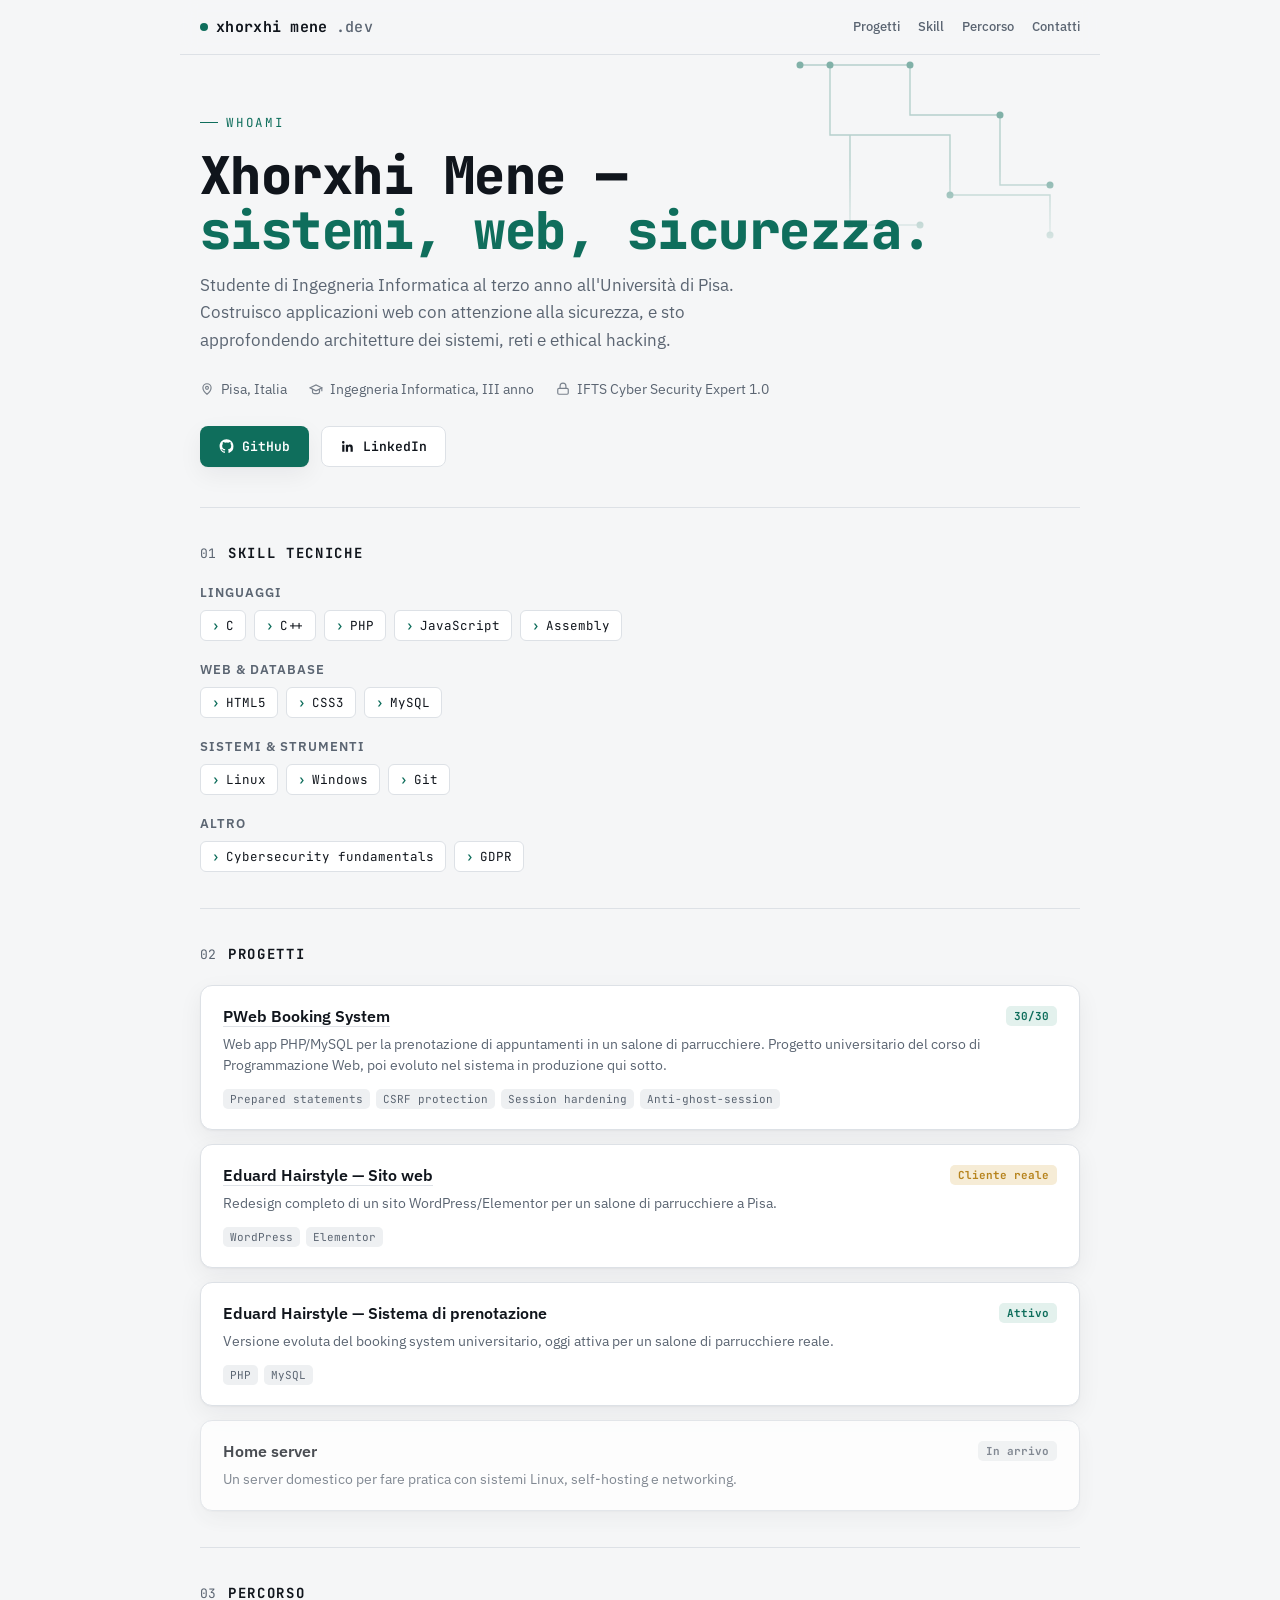
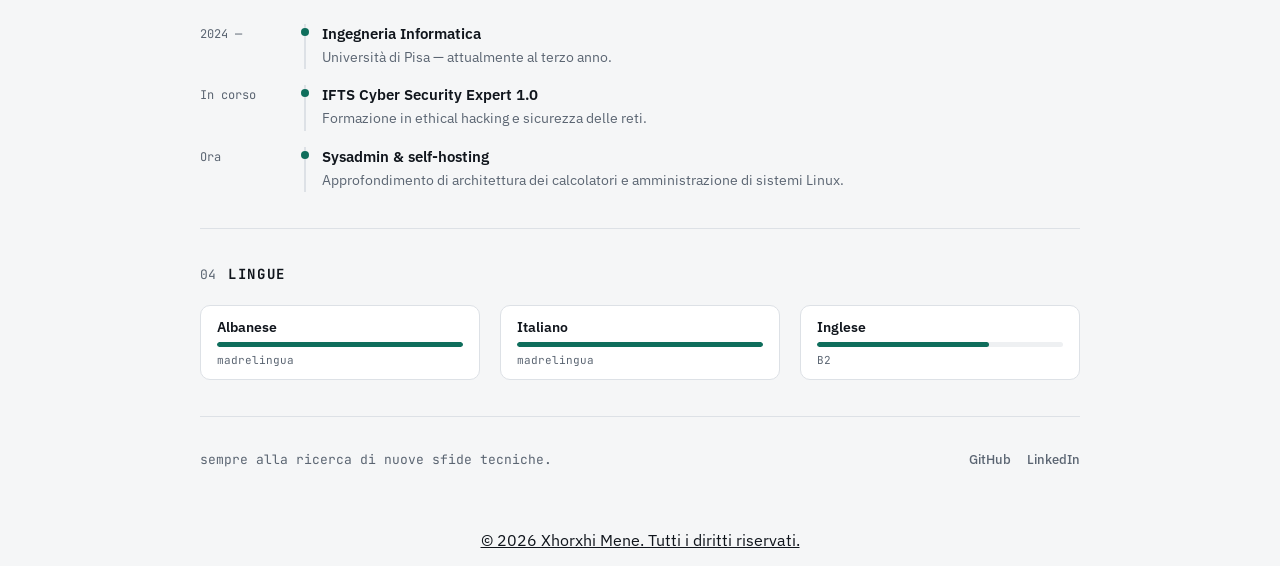
==== commit 89931684: "aggiunta cartella distinta per progetti" ====
--- a/index.html
+++ b/index.html
@@ -113,7 +113,7 @@
 
         <article class="card">
           <div class="card-top">
-            <h3><a href="pweb-booking-system.html" rel="noopener noreferrer">PWeb Booking System</a></h3>
+            <h3><a href="projects/pweb-booking-system.html" rel="noopener noreferrer">PWeb Booking System</a></h3>
             <span class="badge grade">30/30</span>
           </div>
           <p>Web app PHP/MySQL per la prenotazione di appuntamenti in un salone di parrucchiere. Progetto universitario del corso di Programmazione Web, poi evoluto nel sistema in produzione qui sotto.</p>
@@ -209,7 +209,7 @@
         <a href="https://www.linkedin.com/in/xhorxhi-mene/" target="_blank" rel="noopener noreferrer">LinkedIn</a>
       </div>
     </footer>
-    <p class="copyright"><a href="LICENSE.txt">© 2026 Xhorxhi Mene. Tutti i diritti riservati.</a></p>
+    <p class="copyright" style="text-align: center;"><a class="foot-cta" href="https://github.com/xhorxhi-mene/pweb-booking-system/blob/main/LICENSE" target="_blank" rel="noopener noreferrer">© 2026 Xhorxhi Mene. Tutti i diritti riservati.</a></p>
   </main>
 </div>
 </body>
